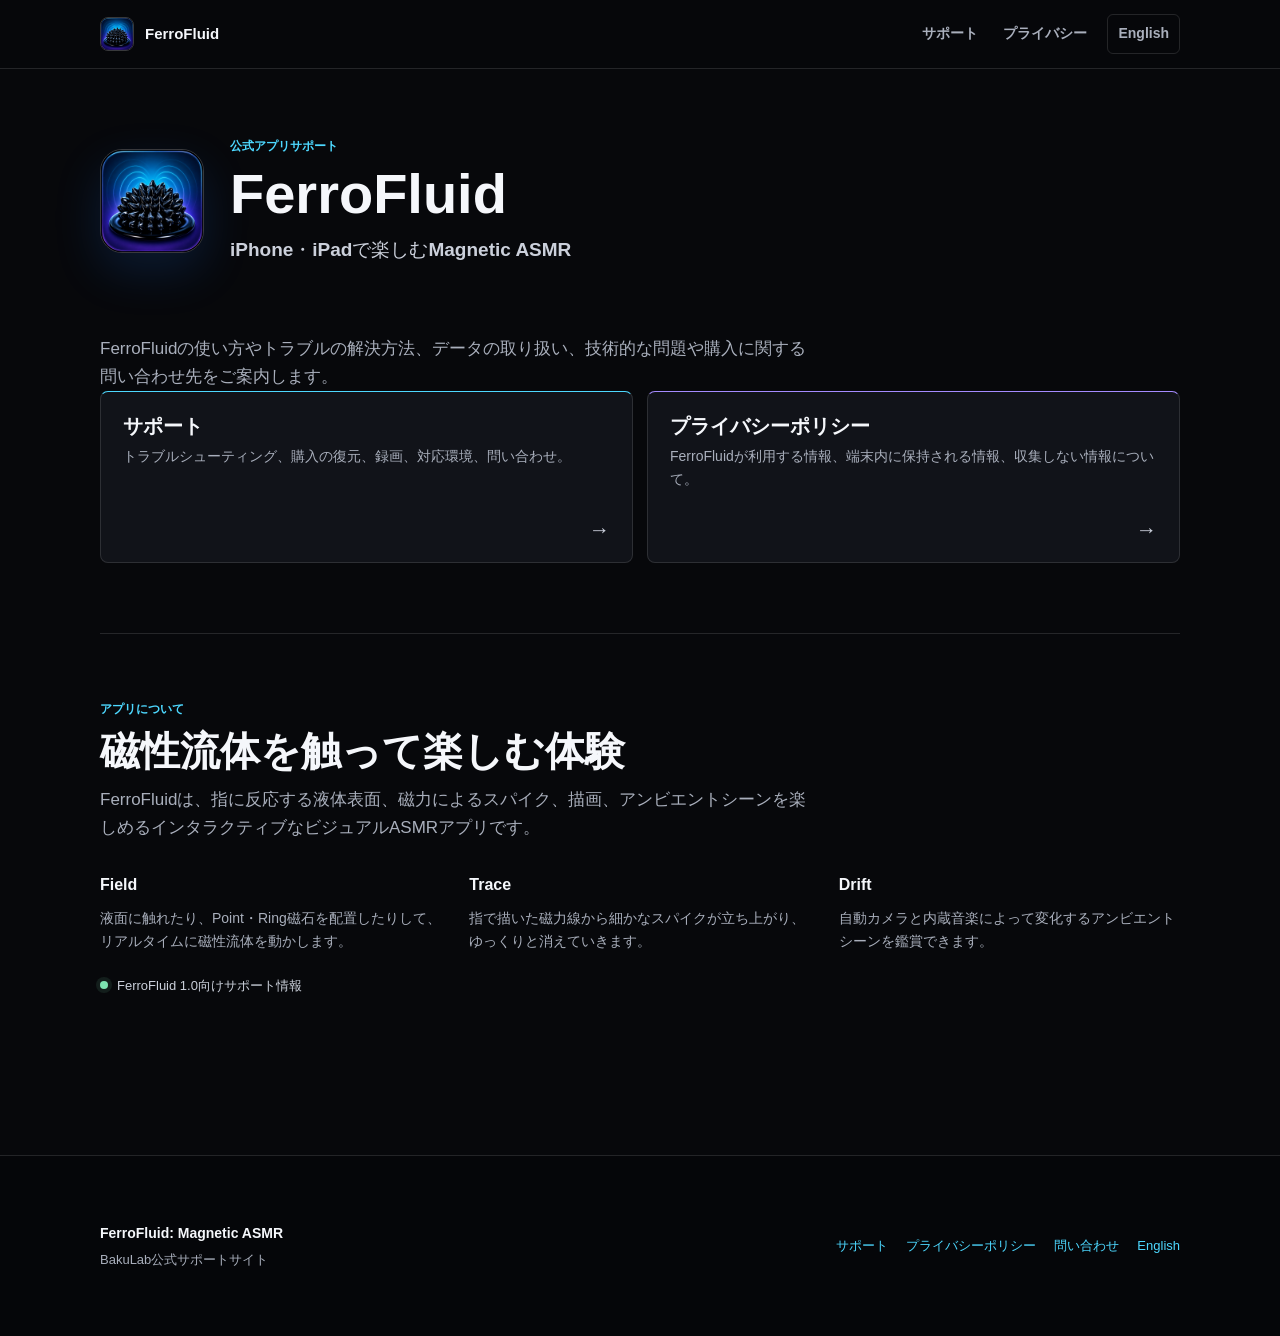
==== ja/index.html @ 5bb4b353 "Launch FerroFluid support site" ====
<!doctype html>
<html lang="ja">
  <head>
    <meta charset="utf-8">
    <meta name="viewport" content="width=device-width, initial-scale=1">
    <meta name="theme-color" content="#07080b">
    <meta name="description" content="iPhone・iPad用アプリ FerroFluid: Magnetic ASMR の公式サポートおよびプライバシー情報です。">
    <meta property="og:title" content="FerroFluid: Magnetic ASMR">
    <meta property="og:description" content="FerroFluidの公式サポートおよびプライバシー情報です。">
    <meta property="og:type" content="website">
    <meta property="og:url" content="https://bakulab-code.github.io/FerroFluid_App/ja/">
    <meta property="og:image" content="https://bakulab-code.github.io/FerroFluid_App/assets/app-icon.png">
    <link rel="canonical" href="https://bakulab-code.github.io/FerroFluid_App/ja/">
    <link rel="alternate" hreflang="en" href="https://bakulab-code.github.io/FerroFluid_App/">
    <link rel="alternate" hreflang="ja" href="https://bakulab-code.github.io/FerroFluid_App/ja/">
    <link rel="icon" href="../assets/app-icon.png">
    <link rel="stylesheet" href="../assets/styles.css">
    <title>FerroFluid: Magnetic ASMR | 公式サポート</title>
  </head>
  <body>
    <a class="skip-link" href="#main">本文へ移動</a>
    <header class="site-header">
      <div class="header-inner">
        <a class="brand" href="./" aria-label="FerroFluid ホーム">
          <img src="../assets/app-icon.png" alt="">
          <span>FerroFluid</span>
        </a>
        <nav class="site-nav" aria-label="メインナビゲーション">
          <a href="./support/">サポート</a>
          <a href="./privacy/">プライバシー</a>
          <a class="language-link" href="../" lang="en">English</a>
        </nav>
      </div>
    </header>

    <main id="main">
      <div class="main-inner">
        <section class="product-intro" aria-labelledby="product-title">
          <img src="../assets/app-icon.png" alt="FerroFluid アプリアイコン" width="104" height="104">
          <div>
            <p class="eyebrow">公式アプリサポート</p>
            <h1 id="product-title">FerroFluid</h1>
            <p class="subtitle">iPhone・iPadで楽しむMagnetic ASMR</p>
          </div>
        </section>

        <p class="lede">FerroFluidの使い方やトラブルの解決方法、データの取り扱い、技術的な問題や購入に関する問い合わせ先をご案内します。</p>

        <div class="action-grid" aria-label="サポート情報">
          <a class="action-card support" href="./support/">
            <div>
              <h2>サポート</h2>
              <p>トラブルシューティング、購入の復元、録画、対応環境、問い合わせ。</p>
            </div>
            <span class="arrow" aria-hidden="true">→</span>
          </a>
          <a class="action-card privacy" href="./privacy/">
            <div>
              <h2>プライバシーポリシー</h2>
              <p>FerroFluidが利用する情報、端末内に保持される情報、収集しない情報について。</p>
            </div>
            <span class="arrow" aria-hidden="true">→</span>
          </a>
        </div>

        <section class="section" aria-labelledby="about-heading">
          <div class="section-heading">
            <p class="eyebrow">アプリについて</p>
            <h2 id="about-heading">磁性流体を触って楽しむ体験</h2>
            <p class="lede">FerroFluidは、指に反応する液体表面、磁力によるスパイク、描画、アンビエントシーンを楽しめるインタラクティブなビジュアルASMRアプリです。</p>
          </div>
          <div class="topic-grid">
            <div class="topic">
              <h3>Field</h3>
              <p>液面に触れたり、Point・Ring磁石を配置したりして、リアルタイムに磁性流体を動かします。</p>
            </div>
            <div class="topic">
              <h3>Trace</h3>
              <p>指で描いた磁力線から細かなスパイクが立ち上がり、ゆっくりと消えていきます。</p>
            </div>
            <div class="topic">
              <h3>Drift</h3>
              <p>自動カメラと内蔵音楽によって変化するアンビエントシーンを鑑賞できます。</p>
            </div>
          </div>
          <p class="status-line"><span class="status-dot" aria-hidden="true"></span>FerroFluid 1.0向けサポート情報</p>
        </section>
      </div>
    </main>

    <footer class="site-footer">
      <div class="footer-inner">
        <div class="footer-brand">
          <strong>FerroFluid: Magnetic ASMR</strong>
          <span>BakuLab公式サポートサイト</span>
        </div>
        <nav class="footer-links" aria-label="フッターナビゲーション">
          <a href="./support/">サポート</a>
          <a href="./privacy/">プライバシーポリシー</a>
          <a href="https://github.com/bakulab-code/FerroFluid_App/issues/new" rel="noopener noreferrer">問い合わせ</a>
          <a href="../" lang="en">English</a>
        </nav>
      </div>
    </footer>
  </body>
</html>
---- assets/styles.css ----
:root {
  color-scheme: dark;
  --bg: #07080b;
  --surface: #111319;
  --surface-strong: #171a22;
  --line: rgba(255, 255, 255, 0.12);
  --line-strong: rgba(255, 255, 255, 0.2);
  --text: #f5f7fb;
  --muted: #a9afbc;
  --muted-strong: #cbd0db;
  --cyan: #4dd8ff;
  --violet: #a58bff;
  --green: #7ce3b1;
  --danger: #ff7e8c;
  --focus: #ffffff;
  --max-width: 1080px;
}

* {
  box-sizing: border-box;
}

html {
  background: var(--bg);
  scroll-behavior: smooth;
}

body {
  min-width: 320px;
  margin: 0;
  background: var(--bg);
  color: var(--text);
  font-family: -apple-system, BlinkMacSystemFont, "SF Pro Text", "Segoe UI", sans-serif;
  font-size: 16px;
  line-height: 1.65;
  letter-spacing: 0;
  -webkit-font-smoothing: antialiased;
}

a {
  color: inherit;
  text-underline-offset: 0.2em;
}

img {
  display: block;
  max-width: 100%;
}

button,
a {
  -webkit-tap-highlight-color: transparent;
}

:focus-visible {
  outline: 2px solid var(--focus);
  outline-offset: 4px;
}

.skip-link {
  position: fixed;
  top: 10px;
  left: 10px;
  z-index: 100;
  padding: 9px 12px;
  border-radius: 6px;
  background: var(--text);
  color: var(--bg);
  font-weight: 700;
  transform: translateY(-160%);
}

.skip-link:focus {
  transform: translateY(0);
}

.site-header {
  position: sticky;
  top: 0;
  z-index: 20;
  border-bottom: 1px solid var(--line);
  background: rgba(7, 8, 11, 0.92);
  backdrop-filter: blur(18px);
}

.header-inner,
.main-inner,
.footer-inner {
  width: min(calc(100% - 36px), var(--max-width));
  margin-inline: auto;
}

.header-inner {
  display: flex;
  min-height: 68px;
  align-items: center;
  justify-content: space-between;
  gap: 24px;
}

.brand {
  display: inline-flex;
  align-items: center;
  gap: 11px;
  color: var(--text);
  font-weight: 730;
  text-decoration: none;
  white-space: nowrap;
}

.brand img {
  width: 34px;
  height: 34px;
  border: 1px solid var(--line-strong);
  border-radius: 8px;
}

.brand span {
  font-size: 15px;
}

.site-nav {
  display: flex;
  align-items: center;
  justify-content: flex-end;
  gap: 5px;
}

.site-nav a {
  min-height: 38px;
  padding: 7px 10px;
  border-radius: 6px;
  color: var(--muted);
  font-size: 14px;
  font-weight: 650;
  text-decoration: none;
  white-space: nowrap;
}

.site-nav a:hover,
.site-nav a[aria-current="page"] {
  background: var(--surface-strong);
  color: var(--text);
}

.site-nav .language-link {
  margin-left: 5px;
  border: 1px solid var(--line);
}

main {
  min-height: calc(100vh - 68px - 180px);
}

.main-inner {
  padding-block: 68px 92px;
}

.product-intro {
  display: grid;
  grid-template-columns: 104px minmax(0, 1fr);
  align-items: center;
  gap: 26px;
  max-width: 760px;
  padding-bottom: 52px;
}

.product-intro img {
  width: 104px;
  height: 104px;
  border: 1px solid var(--line-strong);
  border-radius: 22px;
  box-shadow: 0 18px 48px rgba(34, 125, 255, 0.16);
}

.eyebrow {
  margin: 0 0 8px;
  color: var(--cyan);
  font-size: 12px;
  font-weight: 760;
  letter-spacing: 0;
  text-transform: uppercase;
}

h1,
h2,
h3,
p {
  overflow-wrap: anywhere;
}

h1 {
  margin: 0;
  font-size: clamp(34px, 7vw, 56px);
  font-weight: 760;
  line-height: 1.05;
  letter-spacing: 0;
}

.subtitle {
  margin: 10px 0 0;
  color: var(--muted-strong);
  font-size: 19px;
  font-weight: 560;
}

.lede {
  max-width: 720px;
  margin: 18px 0 0;
  color: var(--muted);
  font-size: 17px;
}

.action-grid {
  display: grid;
  grid-template-columns: repeat(2, minmax(0, 1fr));
  gap: 14px;
  margin-bottom: 70px;
}

.action-card {
  display: flex;
  min-height: 154px;
  flex-direction: column;
  justify-content: space-between;
  gap: 28px;
  padding: 22px;
  border: 1px solid var(--line);
  border-radius: 8px;
  background: var(--surface);
  color: var(--text);
  text-decoration: none;
  transition: border-color 160ms ease, background 160ms ease, transform 160ms ease;
}

.action-card:hover {
  border-color: var(--line-strong);
  background: var(--surface-strong);
  transform: translateY(-2px);
}

.action-card.support {
  border-top-color: var(--cyan);
}

.action-card.privacy {
  border-top-color: var(--violet);
}

.action-card h2 {
  margin: 0 0 6px;
  font-size: 20px;
  line-height: 1.25;
}

.action-card p {
  margin: 0;
  color: var(--muted);
  font-size: 14px;
}

.arrow {
  align-self: flex-end;
  color: var(--muted-strong);
  font-size: 21px;
  line-height: 1;
}

.section {
  padding-block: 54px;
  border-top: 1px solid var(--line);
}

.section:first-child {
  padding-top: 0;
  border-top: 0;
}

.section-heading {
  max-width: 720px;
  margin-bottom: 30px;
}

.section-heading h2,
.page-header h1 {
  margin: 0;
  font-size: clamp(28px, 5vw, 40px);
  font-weight: 740;
  line-height: 1.15;
}

.section-heading p,
.page-header .lede {
  margin-top: 12px;
}

.topic-grid {
  display: grid;
  grid-template-columns: repeat(3, minmax(0, 1fr));
  gap: 28px;
}

.topic h3 {
  margin: 0 0 8px;
  font-size: 16px;
  font-weight: 700;
}

.topic p {
  margin: 0;
  color: var(--muted);
  font-size: 14px;
}

.status-line {
  display: flex;
  align-items: center;
  gap: 9px;
  margin-top: 22px;
  color: var(--muted-strong);
  font-size: 13px;
}

.status-dot {
  width: 8px;
  height: 8px;
  flex: 0 0 auto;
  border-radius: 50%;
  background: var(--green);
  box-shadow: 0 0 0 4px rgba(124, 227, 177, 0.1);
}

.page-header {
  max-width: 760px;
  padding-bottom: 48px;
}

.page-header .meta {
  margin: 16px 0 0;
  color: var(--muted);
  font-size: 13px;
}

.content-layout {
  display: grid;
  grid-template-columns: minmax(0, 1fr) 260px;
  align-items: start;
  gap: 70px;
}

.prose {
  min-width: 0;
}

.prose section {
  padding: 32px 0;
  border-top: 1px solid var(--line);
}

.prose section:first-child {
  padding-top: 0;
  border-top: 0;
}

.prose h2 {
  margin: 0 0 12px;
  font-size: 21px;
  font-weight: 720;
  line-height: 1.3;
}

.prose h3 {
  margin: 24px 0 8px;
  font-size: 16px;
}

.prose p,
.prose li {
  color: var(--muted-strong);
}

.prose p {
  margin: 0 0 14px;
}

.prose ul,
.prose ol {
  margin: 12px 0 18px;
  padding-left: 22px;
}

.prose li + li {
  margin-top: 7px;
}

.prose a,
.side-panel a,
.site-footer a {
  color: var(--cyan);
}

.side-panel {
  position: sticky;
  top: 92px;
  padding: 18px;
  border: 1px solid var(--line);
  border-radius: 8px;
  background: var(--surface);
}

.side-panel h2 {
  margin: 0 0 12px;
  font-size: 14px;
}

.side-panel ul {
  margin: 0;
  padding: 0;
  list-style: none;
}

.side-panel li + li {
  margin-top: 8px;
}

.side-panel a {
  font-size: 13px;
  text-decoration: none;
}

.side-panel a:hover {
  text-decoration: underline;
}

.contact-panel {
  margin-bottom: 46px;
  padding: 24px;
  border: 1px solid var(--line-strong);
  border-left: 3px solid var(--cyan);
  border-radius: 8px;
  background: var(--surface);
}

.contact-panel h2 {
  margin: 0 0 8px;
  font-size: 21px;
}

.contact-panel p {
  max-width: 680px;
  margin: 0;
  color: var(--muted);
}

.button-row {
  display: flex;
  flex-wrap: wrap;
  gap: 10px;
  margin-top: 20px;
}

.button {
  display: inline-flex;
  min-height: 44px;
  align-items: center;
  justify-content: center;
  gap: 8px;
  padding: 9px 15px;
  border: 1px solid var(--line-strong);
  border-radius: 7px;
  background: var(--text);
  color: var(--bg);
  font-size: 14px;
  font-weight: 720;
  text-decoration: none;
}

.button.secondary {
  background: transparent;
  color: var(--text);
}

.notice {
  margin: 22px 0;
  padding: 15px 17px;
  border-left: 3px solid var(--violet);
  background: rgba(165, 139, 255, 0.08);
  color: var(--muted-strong);
  font-size: 14px;
}

.faq-list {
  border-top: 1px solid var(--line);
}

.faq-list details {
  border-bottom: 1px solid var(--line);
}

.faq-list summary {
  display: flex;
  min-height: 68px;
  align-items: center;
  justify-content: space-between;
  gap: 20px;
  padding: 17px 0;
  color: var(--text);
  font-weight: 680;
  cursor: pointer;
  list-style: none;
}

.faq-list summary::-webkit-details-marker {
  display: none;
}

.faq-list summary::after {
  content: "+";
  color: var(--muted);
  font-size: 21px;
  font-weight: 400;
}

.faq-list details[open] summary::after {
  content: "−";
}

.faq-answer {
  max-width: 760px;
  padding: 0 0 22px;
  color: var(--muted);
}

.faq-answer p {
  margin: 0;
}

.faq-answer ol,
.faq-answer ul {
  margin: 10px 0 0;
  padding-left: 22px;
}

.site-footer {
  border-top: 1px solid var(--line);
  background: #050609;
}

.footer-inner {
  display: flex;
  min-height: 180px;
  align-items: center;
  justify-content: space-between;
  gap: 34px;
  padding-block: 34px;
}

.footer-brand {
  color: var(--muted);
  font-size: 13px;
}

.footer-brand strong {
  display: block;
  margin-bottom: 4px;
  color: var(--text);
  font-size: 14px;
}

.footer-links {
  display: flex;
  flex-wrap: wrap;
  justify-content: flex-end;
  gap: 10px 18px;
}

.footer-links a {
  font-size: 13px;
  text-decoration: none;
}

.footer-links a:hover {
  text-decoration: underline;
}

@media (max-width: 820px) {
  .content-layout {
    grid-template-columns: 1fr;
    gap: 36px;
  }

  .side-panel {
    position: static;
    order: -1;
  }

  .topic-grid {
    grid-template-columns: 1fr;
    gap: 24px;
  }
}

@media (max-width: 680px) {
  .header-inner {
    min-height: 62px;
  }

  .brand span {
    display: none;
  }

  .site-nav {
    gap: 1px;
  }

  .site-nav a {
    padding-inline: 8px;
    font-size: 13px;
  }

  .site-nav .language-link {
    margin-left: 2px;
  }

  .main-inner {
    padding-block: 48px 70px;
  }

  .product-intro {
    grid-template-columns: 76px minmax(0, 1fr);
    gap: 18px;
    padding-bottom: 40px;
  }

  .product-intro img {
    width: 76px;
    height: 76px;
    border-radius: 16px;
  }

  .eyebrow {
    margin-bottom: 5px;
  }

  h1 {
    font-size: 36px;
  }

  .subtitle {
    margin-top: 6px;
    font-size: 16px;
  }

  .lede {
    font-size: 16px;
  }

  .action-grid {
    grid-template-columns: 1fr;
    margin-bottom: 54px;
  }

  .action-card {
    min-height: 128px;
  }

  .section {
    padding-block: 42px;
  }

  .footer-inner {
    min-height: 160px;
    align-items: flex-start;
    flex-direction: column;
    justify-content: center;
  }

  .footer-links {
    justify-content: flex-start;
  }
}

@media (prefers-reduced-motion: reduce) {
  html {
    scroll-behavior: auto;
  }

  .action-card {
    transition: none;
  }
}
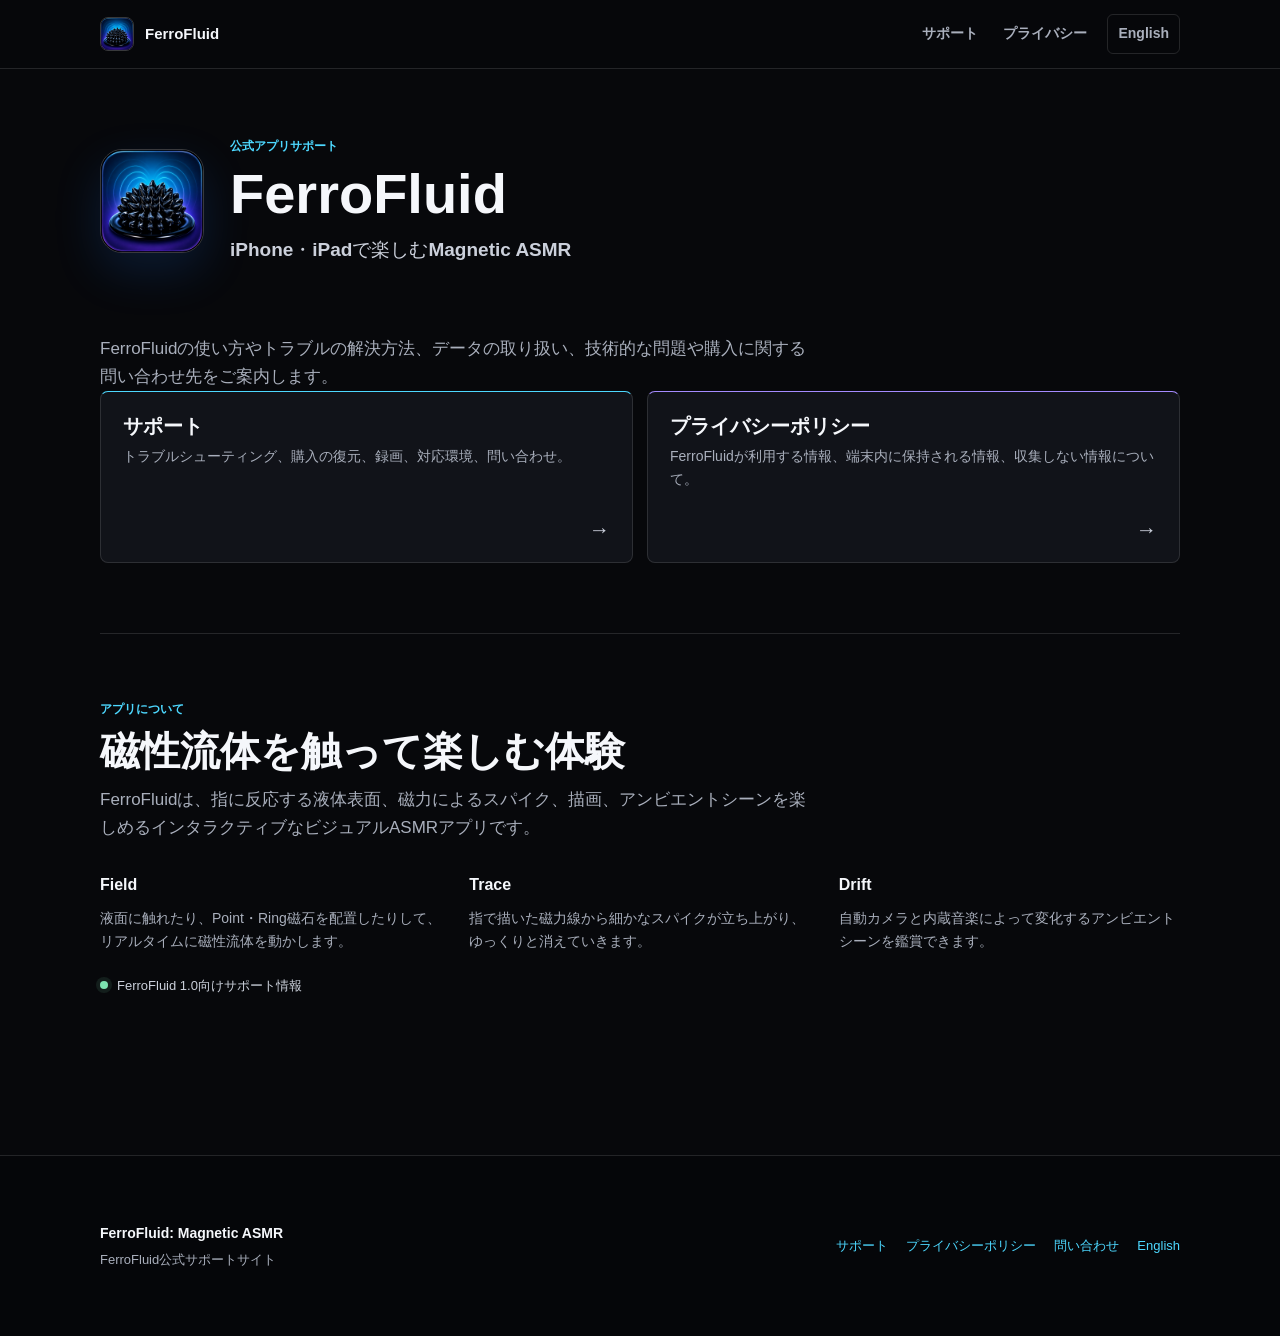
==== commit 2d30c765: "Simplify support contact information" ====
--- a/ja/index.html
+++ b/ja/index.html
@@ -92,12 +92,12 @@
       <div class="footer-inner">
         <div class="footer-brand">
           <strong>FerroFluid: Magnetic ASMR</strong>
-          <span>BakuLab公式サポートサイト</span>
+          <span>FerroFluid公式サポートサイト</span>
         </div>
         <nav class="footer-links" aria-label="フッターナビゲーション">
           <a href="./support/">サポート</a>
           <a href="./privacy/">プライバシーポリシー</a>
-          <a href="https://github.com/bakulab-code/FerroFluid_App/issues/new" rel="noopener noreferrer">問い合わせ</a>
+          <a href="mailto:bakulab.g@gmail.com">問い合わせ</a>
           <a href="../" lang="en">English</a>
         </nav>
       </div>
